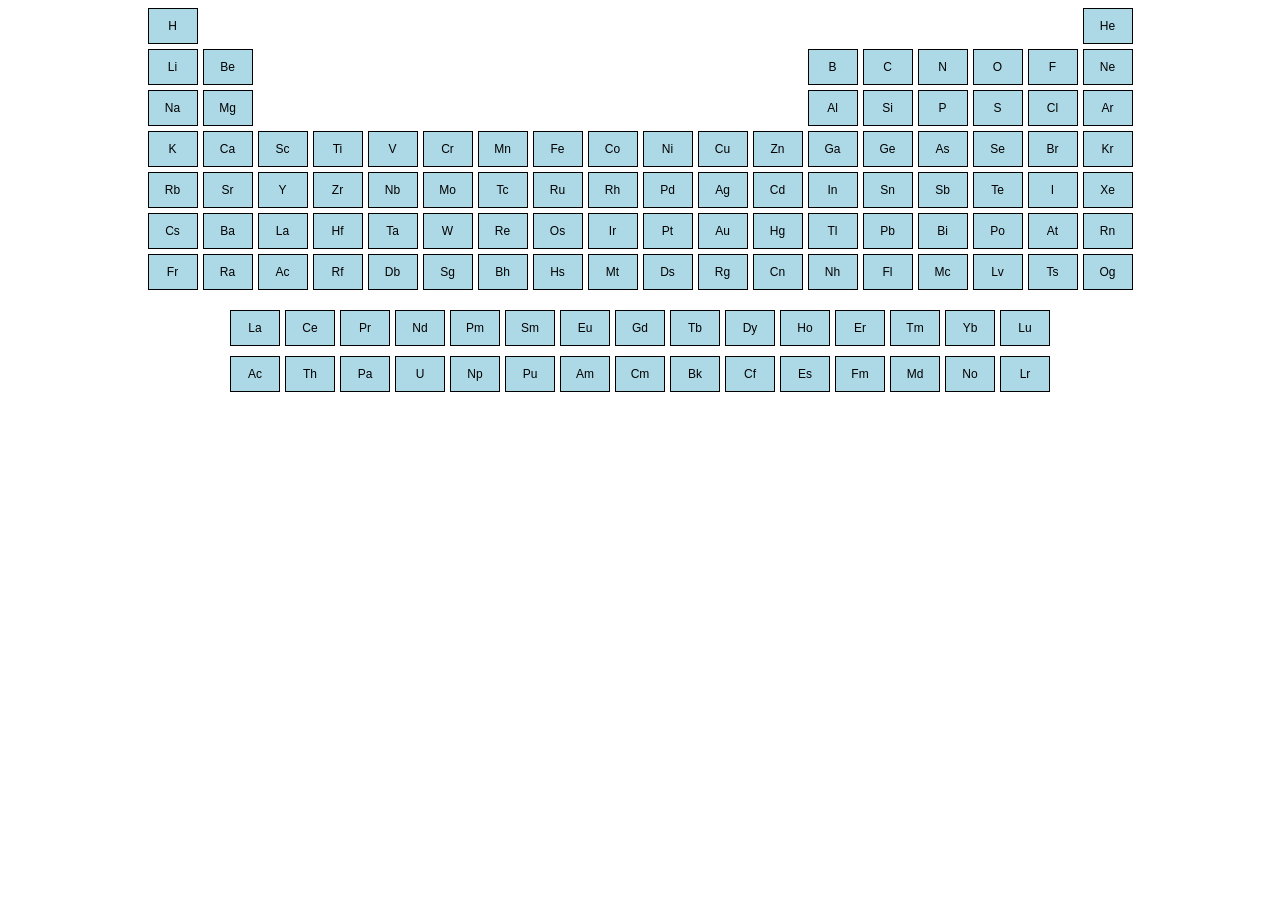
==== index.html @ cb78b448 "done" ====
<!DOCTYPE html>
<html>
<head>
  <title>Periodic Table</title>
  <link rel="stylesheet" href="style.css">
</head>
<body>

<div class="table">

  <!-- Row 1 -->
  <div class="el" style="grid-column:1">H</div>
  <div class="el" style="grid-column:18">He</div>

  <!-- Row 2 -->
  <div class="el" style="grid-column:1">Li</div>
  <div class="el" style="grid-column:2">Be</div>
  <div class="el" style="grid-column:13">B</div>
  <div class="el" style="grid-column:14">C</div>
  <div class="el" style="grid-column:15">N</div>
  <div class="el" style="grid-column:16">O</div>
  <div class="el" style="grid-column:17">F</div>
  <div class="el" style="grid-column:18">Ne</div>

  <!-- Row 3 -->
  <div class="el" style="grid-column:1">Na</div>
  <div class="el" style="grid-column:2">Mg</div>
  <div class="el" style="grid-column:13">Al</div>
  <div class="el" style="grid-column:14">Si</div>
  <div class="el" style="grid-column:15">P</div>
  <div class="el" style="grid-column:16">S</div>
  <div class="el" style="grid-column:17">Cl</div>
  <div class="el" style="grid-column:18">Ar</div>

  <!-- Row 4 -->
  <div class="el">K</div><div class="el">Ca</div><div class="el">Sc</div><div class="el">Ti</div>
  <div class="el">V</div><div class="el">Cr</div><div class="el">Mn</div><div class="el">Fe</div>
  <div class="el">Co</div><div class="el">Ni</div><div class="el">Cu</div><div class="el">Zn</div>
  <div class="el">Ga</div><div class="el">Ge</div><div class="el">As</div><div class="el">Se</div>
  <div class="el">Br</div><div class="el">Kr</div>

  <!-- Row 5 -->
  <div class="el">Rb</div><div class="el">Sr</div><div class="el">Y</div><div class="el">Zr</div>
  <div class="el">Nb</div><div class="el">Mo</div><div class="el">Tc</div><div class="el">Ru</div>
  <div class="el">Rh</div><div class="el">Pd</div><div class="el">Ag</div><div class="el">Cd</div>
  <div class="el">In</div><div class="el">Sn</div><div class="el">Sb</div><div class="el">Te</div>
  <div class="el">I</div><div class="el">Xe</div>

  <!-- Row 6 -->
  <div class="el">Cs</div><div class="el">Ba</div>
  <div class="el" style="grid-column:3">La</div>
  <div class="el">Hf</div><div class="el">Ta</div><div class="el">W</div><div class="el">Re</div>
  <div class="el">Os</div><div class="el">Ir</div><div class="el">Pt</div><div class="el">Au</div>
  <div class="el">Hg</div><div class="el">Tl</div><div class="el">Pb</div><div class="el">Bi</div>
  <div class="el">Po</div><div class="el">At</div><div class="el">Rn</div>

  <!-- Row 7 -->
  <div class="el">Fr</div><div class="el">Ra</div>
  <div class="el" style="grid-column:3">Ac</div>
  <div class="el">Rf</div><div class="el">Db</div><div class="el">Sg</div><div class="el">Bh</div>
  <div class="el">Hs</div><div class="el">Mt</div><div class="el">Ds</div><div class="el">Rg</div>
  <div class="el">Cn</div><div class="el">Nh</div><div class="el">Fl</div><div class="el">Mc</div>
  <div class="el">Lv</div><div class="el">Ts</div><div class="el">Og</div>

</div>

<!-- Lanthanides -->
<div class="fblock">
  <div class="el">La</div><div class="el">Ce</div><div class="el">Pr</div><div class="el">Nd</div>
  <div class="el">Pm</div><div class="el">Sm</div><div class="el">Eu</div><div class="el">Gd</div>
  <div class="el">Tb</div><div class="el">Dy</div><div class="el">Ho</div><div class="el">Er</div>
  <div class="el">Tm</div><div class="el">Yb</div><div class="el">Lu</div>
</div>

<!-- Actinides -->
<div class="fblock">
  <div class="el">Ac</div><div class="el">Th</div><div class="el">Pa</div><div class="el">U</div>
  <div class="el">Np</div><div class="el">Pu</div><div class="el">Am</div><div class="el">Cm</div>
  <div class="el">Bk</div><div class="el">Cf</div><div class="el">Es</div><div class="el">Fm</div>
  <div class="el">Md</div><div class="el">No</div><div class="el">Lr</div>
</div>

</body>
</html>
---- style.css ----
body {
  font-family: Arial;
  text-align: center;
}

.table {
  display: grid;
  grid-template-columns: repeat(18, 50px);
  gap: 5px;
  justify-content: center;
  margin-bottom: 20px;
}

.el {
  border: 1px solid black;
  padding: 10px;
  background: lightblue;
  font-size: 12px;
}

.fblock {
  display: grid;
  grid-template-columns: repeat(15, 50px);
  gap: 5px;
  justify-content: center;
  margin-top: 10px;
}
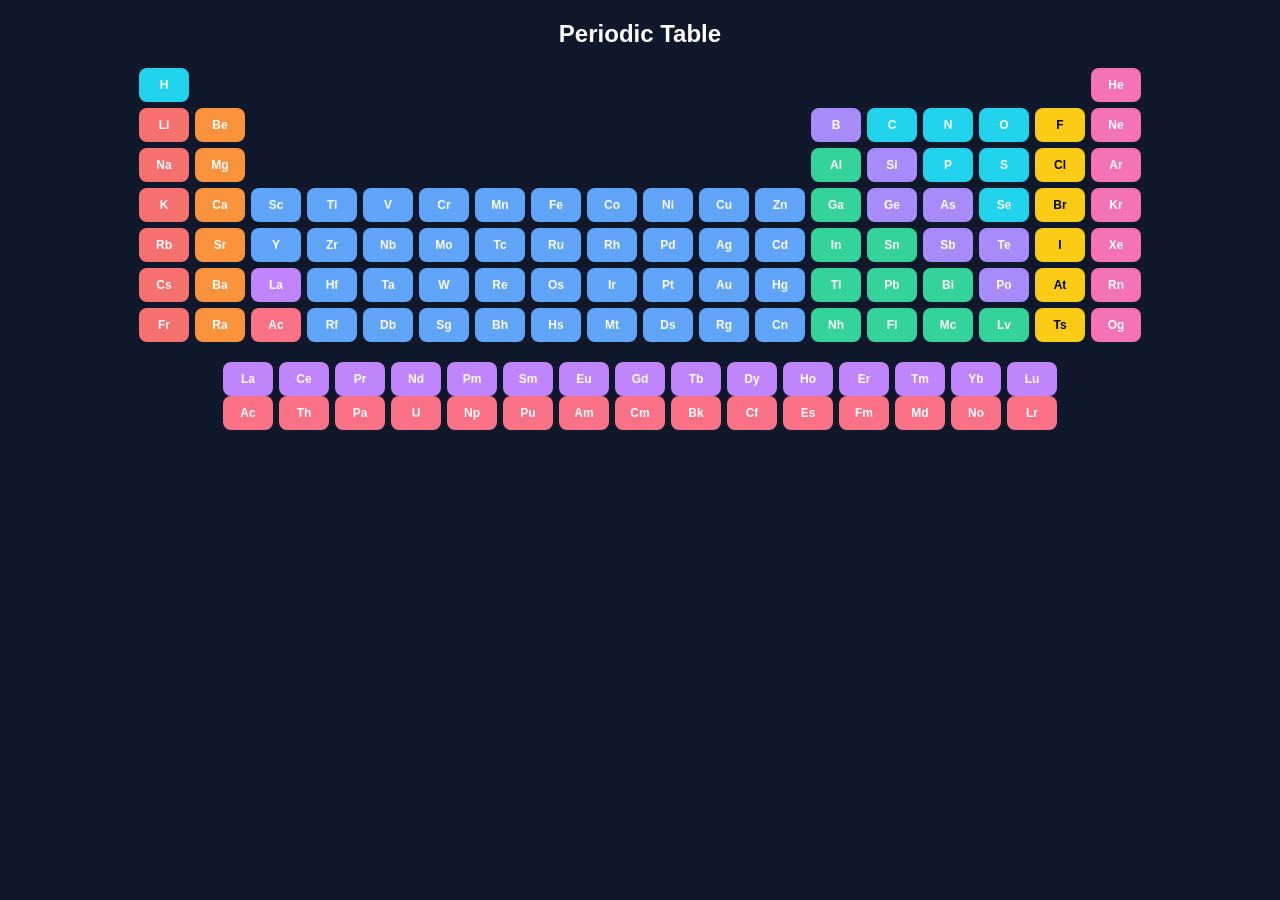
==== commit f04d6355: "colourfull" ====
--- a/index.html
+++ b/index.html
@@ -1,83 +1,158 @@
 <!DOCTYPE html>
 <html>
 <head>
-  <title>Periodic Table</title>
+  <title>Colorful Periodic Table</title>
   <link rel="stylesheet" href="style.css">
 </head>
+
 <body>
+
+<h2>Periodic Table</h2>
 
 <div class="table">
 
   <!-- Row 1 -->
-  <div class="el" style="grid-column:1">H</div>
-  <div class="el" style="grid-column:18">He</div>
+  <div class="el nonmetal" style="grid-column:1">H</div>
+  <div class="el noble" style="grid-column:18">He</div>
 
   <!-- Row 2 -->
-  <div class="el" style="grid-column:1">Li</div>
-  <div class="el" style="grid-column:2">Be</div>
-  <div class="el" style="grid-column:13">B</div>
-  <div class="el" style="grid-column:14">C</div>
-  <div class="el" style="grid-column:15">N</div>
-  <div class="el" style="grid-column:16">O</div>
-  <div class="el" style="grid-column:17">F</div>
-  <div class="el" style="grid-column:18">Ne</div>
+  <div class="el alkali" style="grid-column:1">Li</div>
+  <div class="el alkaline" style="grid-column:2">Be</div>
+  <div class="el metalloid" style="grid-column:13">B</div>
+  <div class="el nonmetal" style="grid-column:14">C</div>
+  <div class="el nonmetal" style="grid-column:15">N</div>
+  <div class="el nonmetal" style="grid-column:16">O</div>
+  <div class="el halogen" style="grid-column:17">F</div>
+  <div class="el noble" style="grid-column:18">Ne</div>
 
   <!-- Row 3 -->
-  <div class="el" style="grid-column:1">Na</div>
-  <div class="el" style="grid-column:2">Mg</div>
-  <div class="el" style="grid-column:13">Al</div>
-  <div class="el" style="grid-column:14">Si</div>
-  <div class="el" style="grid-column:15">P</div>
-  <div class="el" style="grid-column:16">S</div>
-  <div class="el" style="grid-column:17">Cl</div>
-  <div class="el" style="grid-column:18">Ar</div>
+  <div class="el alkali" style="grid-column:1">Na</div>
+  <div class="el alkaline" style="grid-column:2">Mg</div>
+  <div class="el post" style="grid-column:13">Al</div>
+  <div class="el metalloid" style="grid-column:14">Si</div>
+  <div class="el nonmetal" style="grid-column:15">P</div>
+  <div class="el nonmetal" style="grid-column:16">S</div>
+  <div class="el halogen" style="grid-column:17">Cl</div>
+  <div class="el noble" style="grid-column:18">Ar</div>
 
   <!-- Row 4 -->
-  <div class="el">K</div><div class="el">Ca</div><div class="el">Sc</div><div class="el">Ti</div>
-  <div class="el">V</div><div class="el">Cr</div><div class="el">Mn</div><div class="el">Fe</div>
-  <div class="el">Co</div><div class="el">Ni</div><div class="el">Cu</div><div class="el">Zn</div>
-  <div class="el">Ga</div><div class="el">Ge</div><div class="el">As</div><div class="el">Se</div>
-  <div class="el">Br</div><div class="el">Kr</div>
+  <div class="el alkali">K</div>
+  <div class="el alkaline">Ca</div>
+  <div class="el transition">Sc</div>
+  <div class="el transition">Ti</div>
+  <div class="el transition">V</div>
+  <div class="el transition">Cr</div>
+  <div class="el transition">Mn</div>
+  <div class="el transition">Fe</div>
+  <div class="el transition">Co</div>
+  <div class="el transition">Ni</div>
+  <div class="el transition">Cu</div>
+  <div class="el transition">Zn</div>
+  <div class="el post">Ga</div>
+  <div class="el metalloid">Ge</div>
+  <div class="el metalloid">As</div>
+  <div class="el nonmetal">Se</div>
+  <div class="el halogen">Br</div>
+  <div class="el noble">Kr</div>
 
   <!-- Row 5 -->
-  <div class="el">Rb</div><div class="el">Sr</div><div class="el">Y</div><div class="el">Zr</div>
-  <div class="el">Nb</div><div class="el">Mo</div><div class="el">Tc</div><div class="el">Ru</div>
-  <div class="el">Rh</div><div class="el">Pd</div><div class="el">Ag</div><div class="el">Cd</div>
-  <div class="el">In</div><div class="el">Sn</div><div class="el">Sb</div><div class="el">Te</div>
-  <div class="el">I</div><div class="el">Xe</div>
+  <div class="el alkali">Rb</div>
+  <div class="el alkaline">Sr</div>
+  <div class="el transition">Y</div>
+  <div class="el transition">Zr</div>
+  <div class="el transition">Nb</div>
+  <div class="el transition">Mo</div>
+  <div class="el transition">Tc</div>
+  <div class="el transition">Ru</div>
+  <div class="el transition">Rh</div>
+  <div class="el transition">Pd</div>
+  <div class="el transition">Ag</div>
+  <div class="el transition">Cd</div>
+  <div class="el post">In</div>
+  <div class="el post">Sn</div>
+  <div class="el metalloid">Sb</div>
+  <div class="el metalloid">Te</div>
+  <div class="el halogen">I</div>
+  <div class="el noble">Xe</div>
 
   <!-- Row 6 -->
-  <div class="el">Cs</div><div class="el">Ba</div>
-  <div class="el" style="grid-column:3">La</div>
-  <div class="el">Hf</div><div class="el">Ta</div><div class="el">W</div><div class="el">Re</div>
-  <div class="el">Os</div><div class="el">Ir</div><div class="el">Pt</div><div class="el">Au</div>
-  <div class="el">Hg</div><div class="el">Tl</div><div class="el">Pb</div><div class="el">Bi</div>
-  <div class="el">Po</div><div class="el">At</div><div class="el">Rn</div>
+  <div class="el alkali">Cs</div>
+  <div class="el alkaline">Ba</div>
+  <div class="el lanth" style="grid-column:3">La</div>
+  <div class="el transition">Hf</div>
+  <div class="el transition">Ta</div>
+  <div class="el transition">W</div>
+  <div class="el transition">Re</div>
+  <div class="el transition">Os</div>
+  <div class="el transition">Ir</div>
+  <div class="el transition">Pt</div>
+  <div class="el transition">Au</div>
+  <div class="el transition">Hg</div>
+  <div class="el post">Tl</div>
+  <div class="el post">Pb</div>
+  <div class="el post">Bi</div>
+  <div class="el metalloid">Po</div>
+  <div class="el halogen">At</div>
+  <div class="el noble">Rn</div>
 
   <!-- Row 7 -->
-  <div class="el">Fr</div><div class="el">Ra</div>
-  <div class="el" style="grid-column:3">Ac</div>
-  <div class="el">Rf</div><div class="el">Db</div><div class="el">Sg</div><div class="el">Bh</div>
-  <div class="el">Hs</div><div class="el">Mt</div><div class="el">Ds</div><div class="el">Rg</div>
-  <div class="el">Cn</div><div class="el">Nh</div><div class="el">Fl</div><div class="el">Mc</div>
-  <div class="el">Lv</div><div class="el">Ts</div><div class="el">Og</div>
+  <div class="el alkali">Fr</div>
+  <div class="el alkaline">Ra</div>
+  <div class="el act" style="grid-column:3">Ac</div>
+  <div class="el transition">Rf</div>
+  <div class="el transition">Db</div>
+  <div class="el transition">Sg</div>
+  <div class="el transition">Bh</div>
+  <div class="el transition">Hs</div>
+  <div class="el transition">Mt</div>
+  <div class="el transition">Ds</div>
+  <div class="el transition">Rg</div>
+  <div class="el transition">Cn</div>
+  <div class="el post">Nh</div>
+  <div class="el post">Fl</div>
+  <div class="el post">Mc</div>
+  <div class="el post">Lv</div>
+  <div class="el halogen">Ts</div>
+  <div class="el noble">Og</div>
 
 </div>
 
 <!-- Lanthanides -->
 <div class="fblock">
-  <div class="el">La</div><div class="el">Ce</div><div class="el">Pr</div><div class="el">Nd</div>
-  <div class="el">Pm</div><div class="el">Sm</div><div class="el">Eu</div><div class="el">Gd</div>
-  <div class="el">Tb</div><div class="el">Dy</div><div class="el">Ho</div><div class="el">Er</div>
-  <div class="el">Tm</div><div class="el">Yb</div><div class="el">Lu</div>
+  <div class="el lanth">La</div>
+  <div class="el lanth">Ce</div>
+  <div class="el lanth">Pr</div>
+  <div class="el lanth">Nd</div>
+  <div class="el lanth">Pm</div>
+  <div class="el lanth">Sm</div>
+  <div class="el lanth">Eu</div>
+  <div class="el lanth">Gd</div>
+  <div class="el lanth">Tb</div>
+  <div class="el lanth">Dy</div>
+  <div class="el lanth">Ho</div>
+  <div class="el lanth">Er</div>
+  <div class="el lanth">Tm</div>
+  <div class="el lanth">Yb</div>
+  <div class="el lanth">Lu</div>
 </div>
 
 <!-- Actinides -->
 <div class="fblock">
-  <div class="el">Ac</div><div class="el">Th</div><div class="el">Pa</div><div class="el">U</div>
-  <div class="el">Np</div><div class="el">Pu</div><div class="el">Am</div><div class="el">Cm</div>
-  <div class="el">Bk</div><div class="el">Cf</div><div class="el">Es</div><div class="el">Fm</div>
-  <div class="el">Md</div><div class="el">No</div><div class="el">Lr</div>
+  <div class="el act">Ac</div>
+  <div class="el act">Th</div>
+  <div class="el act">Pa</div>
+  <div class="el act">U</div>
+  <div class="el act">Np</div>
+  <div class="el act">Pu</div>
+  <div class="el act">Am</div>
+  <div class="el act">Cm</div>
+  <div class="el act">Bk</div>
+  <div class="el act">Cf</div>
+  <div class="el act">Es</div>
+  <div class="el act">Fm</div>
+  <div class="el act">Md</div>
+  <div class="el act">No</div>
+  <div class="el act">Lr</div>
 </div>
 
 </body>
--- a/style.css
+++ b/style.css
@@ -1,27 +1,67 @@
 body {
   font-family: Arial;
   text-align: center;
+  background: #0f172a;
+  color: white;
 }
 
 .table {
   display: grid;
   grid-template-columns: repeat(18, 50px);
-  gap: 5px;
+  gap: 6px;
   justify-content: center;
   margin-bottom: 20px;
 }
 
 .el {
-  border: 1px solid black;
+  border-radius: 8px;
   padding: 10px;
-  background: lightblue;
   font-size: 12px;
+  font-weight: bold;
+  transition: transform 0.2s;
 }
+
+/* Hover effect */
+.el:hover {
+  transform: scale(1.15);
+  cursor: pointer;
+}
+
+/* CATEGORY COLORS */
+
+/* Alkali metals */
+.alkali { background: #f87171; }
+
+/* Alkaline earth */
+.alkaline { background: #fb923c; }
+
+/* Transition metals */
+.transition { background: #60a5fa; }
+
+/* Post-transition */
+.post { background: #34d399; }
+
+/* Metalloids */
+.metalloid { background: #a78bfa; }
+
+/* Nonmetals */
+.nonmetal { background: #22d3ee; }
+
+/* Halogens */
+.halogen { background: #facc15; color: black; }
+
+/* Noble gases */
+.noble { background: #f472b6; }
+
+/* Lanthanides */
+.lanth { background: #c084fc; }
+
+/* Actinides */
+.act { background: #fb7185; }
 
 .fblock {
   display: grid;
   grid-template-columns: repeat(15, 50px);
-  gap: 5px;
+  gap: 6px;
   justify-content: center;
-  margin-top: 10px;
 }
